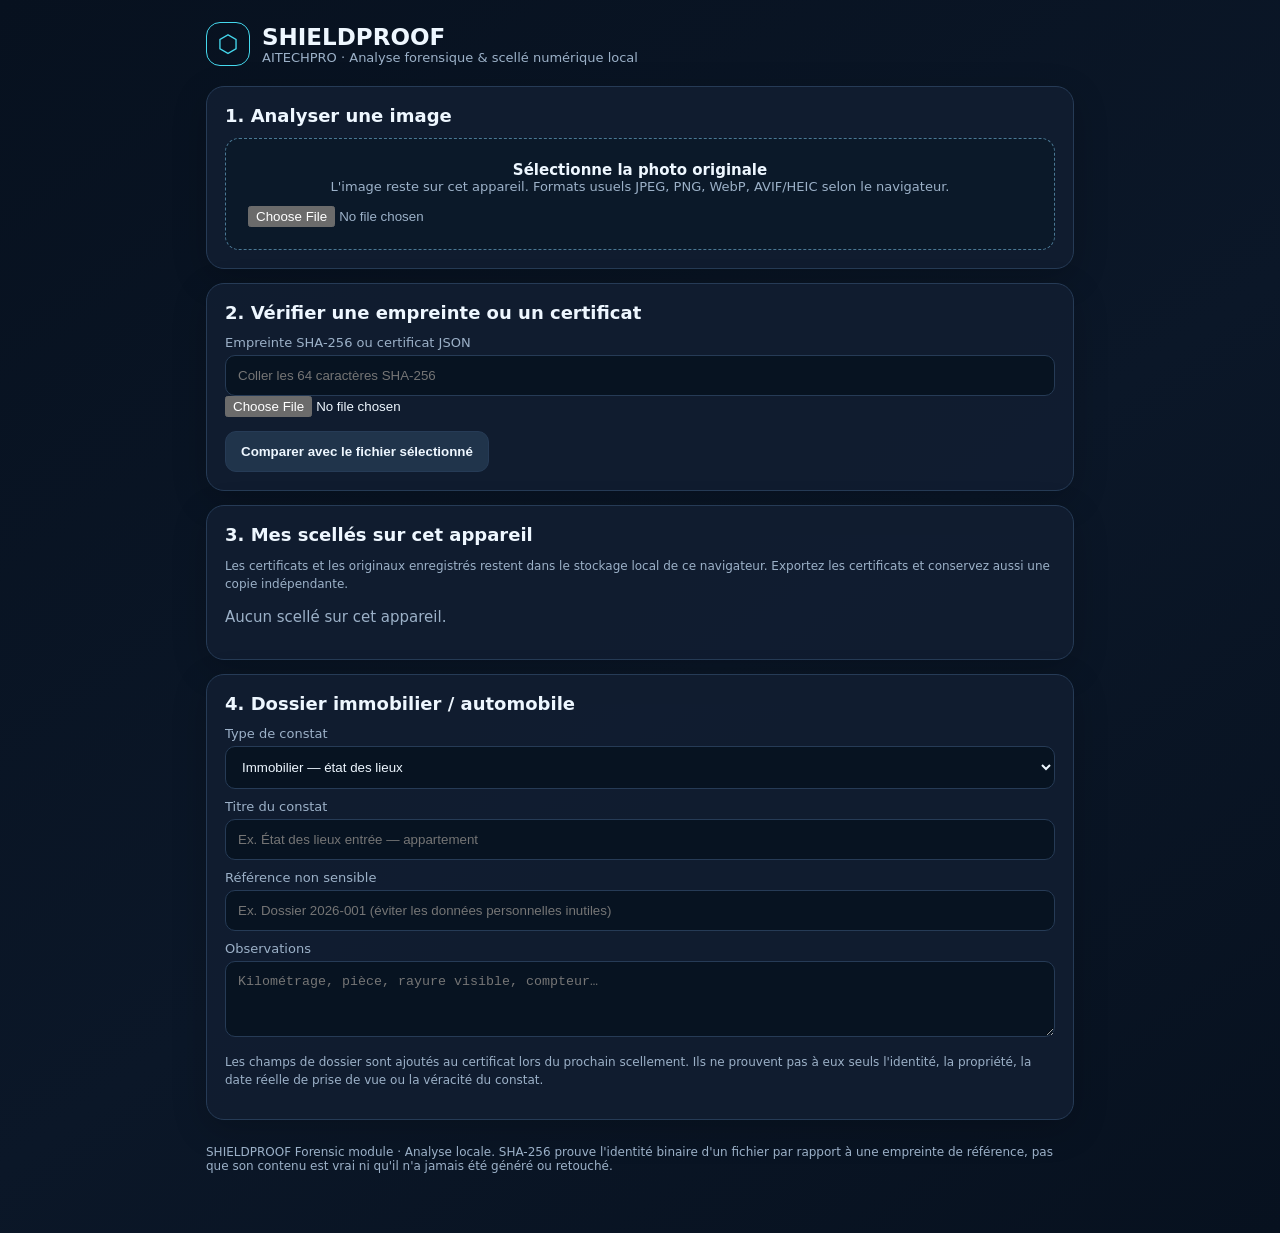
==== forensics.html @ 877b5ea0 "Add local forensic image analysis and SHA-256 sealing module" ====
<!doctype html>
<html lang="fr">
<head>
<meta charset="utf-8">
<meta name="viewport" content="width=device-width,initial-scale=1">
<meta name="theme-color" content="#07111f">
<title>SHIELDPROOF — Forensic & Seal</title>
<style>
:root{color-scheme:dark;--bg:#07111f;--panel:#101d30;--line:#263b56;--cyan:#45d9ee;--text:#eef7ff;--muted:#9cb1c8;--green:#55d69e;--amber:#ffc76b;--red:#ff7777}
*{box-sizing:border-box}body{margin:0;background:linear-gradient(145deg,#07111f,#0b1728 55%,#07111f);color:var(--text);font:15px system-ui,Arial,sans-serif}main{max-width:900px;margin:auto;padding:22px 16px 60px}.brand{display:flex;align-items:center;gap:12px;margin-bottom:20px}.shield{width:44px;height:44px;border:1px solid var(--cyan);border-radius:14px;display:grid;place-items:center;color:var(--cyan);font-size:24px}.sub{color:var(--muted);font-size:13px}.panel{background:#101d30eF;border:1px solid var(--line);border-radius:18px;padding:18px;margin:14px 0;box-shadow:0 10px 35px #0003}h1{font-size:23px;margin:0}h2{font-size:18px;margin:0 0 12px}.drop{border:1px dashed #4a7894;border-radius:14px;padding:22px;text-align:center;background:#0b1929}.drop input{display:block;width:100%;margin-top:12px;color:var(--muted)}button,.btn{border:0;border-radius:11px;padding:12px 15px;background:var(--cyan);color:#03202b;font-weight:750;cursor:pointer}button.secondary{background:#20344b;color:var(--text);border:1px solid var(--line)}button:disabled{opacity:.5;cursor:wait}.actions{display:flex;flex-wrap:wrap;gap:9px;margin-top:14px}.grid{display:grid;grid-template-columns:repeat(auto-fit,minmax(190px,1fr));gap:10px}.metric{background:#0a1727;border:1px solid var(--line);padding:12px;border-radius:12px}.metric b{display:block;color:var(--cyan);font-size:13px;margin-bottom:5px}.metric span{overflow-wrap:anywhere}.status{padding:13px;border-radius:12px;margin:10px 0;font-weight:700}.good{background:#103329;color:#a9f4d2}.warn{background:#3b2c12;color:#ffe0a0}.bad{background:#401e27;color:#ffc0c0}.muted{color:var(--muted)}pre{white-space:pre-wrap;overflow-wrap:anywhere;background:#071321;border:1px solid var(--line);border-radius:10px;padding:12px;font-size:12px}.hidden{display:none!important}img.preview{max-width:100%;max-height:320px;display:block;margin:12px auto;border-radius:12px}label{display:block;color:var(--muted);font-size:13px;margin:10px 0 5px}input[type=text],textarea,select{width:100%;padding:12px;border-radius:10px;border:1px solid var(--line);background:#071321;color:var(--text)}textarea{min-height:76px}.small{font-size:12px;color:var(--muted);line-height:1.5}a{color:var(--cyan)}footer{margin-top:25px;color:var(--muted);font-size:12px}
</style>
</head>
<body><main>
<header class="brand"><div class="shield">⬡</div><div><h1>SHIELDPROOF</h1><div class="sub">AITECHPRO · Analyse forensique & scellé numérique local</div></div></header>
<section class="panel">
<h2>1. Analyser une image</h2>
<div class="drop"><strong>Sélectionne la photo originale</strong><div class="sub">L'image reste sur cet appareil. Formats usuels JPEG, PNG, WebP, AVIF/HEIC selon le navigateur.</div><input id="file" type="file" accept="image/*"></div>
<div id="analysis" class="hidden"><img id="preview" class="preview" alt="Aperçu de l'image"><div id="verdict"></div><div id="metrics" class="grid"></div><h3>Indices techniques</h3><div id="indicators"></div><h3>Limites et avertissements</h3><div id="warnings"></div>
<div class="actions"><button id="sealBtn">Sceller le fichier original SHA-256</button><button id="resetBtn" class="secondary">Nouvelle analyse</button></div></div>
</section>
<section class="panel">
<h2>2. Vérifier une empreinte ou un certificat</h2>
<label for="expected">Empreinte SHA-256 ou certificat JSON</label><input id="expected" type="text" placeholder="Coller les 64 caractères SHA-256">
<input id="certFile" type="file" accept=".json,application/json">
<div class="actions"><button id="verifyBtn" class="secondary">Comparer avec le fichier sélectionné</button></div><div id="verifyResult"></div>
</section>
<section class="panel">
<h2>3. Mes scellés sur cet appareil</h2><div class="small">Les certificats et les originaux enregistrés restent dans le stockage local de ce navigateur. Exportez les certificats et conservez aussi une copie indépendante.</div><div id="vault"></div>
</section>
<section class="panel">
<h2>4. Dossier immobilier / automobile</h2>
<label for="category">Type de constat</label><select id="category"><option value="IMMOBILIER">Immobilier — état des lieux</option><option value="AUTOMOBILE">Automobile — état du véhicule</option><option value="SINISTRE">Sinistre / assurance</option><option value="COLIS">Colis / livraison</option><option value="AUTRE">Autre preuve</option></select>
<label for="title">Titre du constat</label><input id="title" type="text" placeholder="Ex. État des lieux entrée — appartement">
<label for="reference">Référence non sensible</label><input id="reference" type="text" placeholder="Ex. Dossier 2026-001 (éviter les données personnelles inutiles)">
<label for="notes">Observations</label><textarea id="notes" placeholder="Kilométrage, pièce, rayure visible, compteur…"></textarea>
<p class="small">Les champs de dossier sont ajoutés au certificat lors du prochain scellement. Ils ne prouvent pas à eux seuls l'identité, la propriété, la date réelle de prise de vue ou la véracité du constat.</p>
</section>
<footer>SHIELDPROOF Forensic module · Analyse locale. SHA-256 prouve l'identité binaire d'un fichier par rapport à une empreinte de référence, pas que son contenu est vrai ni qu'il n'a jamais été généré ou retouché.</footer>
</main>
<script>
'use strict';
const $=id=>document.getElementById(id);
let selectedFile=null,lastHash='',lastReport=null,certImport=null;
const DB_NAME='shieldproof-forensic-v1',STORE='seals';
function esc(v){return String(v??'').replace(/[&<>"']/g,c=>({'&':'&amp;','<':'&lt;','>':'&gt;','"':'&quot;',"'":'&#39;'}[c]));}
function bytesToHex(b){return [...new Uint8Array(b)].map(x=>x.toString(16).padStart(2,'0')).join('');}
async function sha256(file){if(!crypto?.subtle)throw Error('SHA-256 indisponible : ouvre l’application en HTTPS.');return bytesToHex(await crypto.subtle.digest('SHA-256',await file.arrayBuffer()));}
function openDB(){return new Promise((resolve,reject)=>{const q=indexedDB.open(DB_NAME,1);q.onupgradeneeded=()=>q.result.createObjectStore(STORE,{keyPath:'id'});q.onsuccess=()=>resolve(q.result);q.onerror=()=>reject(q.error);});}
async function dbPut(v){const db=await openDB();return new Promise((resolve,reject)=>{const tx=db.transaction(STORE,'readwrite');tx.objectStore(STORE).put(v);tx.oncomplete=()=>resolve();tx.onerror=()=>reject(tx.error);});}
async function dbAll(){const db=await openDB();return new Promise((resolve,reject)=>{const q=db.transaction(STORE).objectStore(STORE).getAll();q.onsuccess=()=>resolve(q.result.sort((a,b)=>b.createdAt.localeCompare(a.createdAt)));q.onerror=()=>reject(q.error);});}
async function dbGet(id){const db=await openDB();return new Promise((resolve,reject)=>{const q=db.transaction(STORE).objectStore(STORE).get(id);q.onsuccess=()=>resolve(q.result);q.onerror=()=>reject(q.error);});}
function detectFormat(b){if(b[0]===255&&b[1]===216&&b[2]===255)return'JPEG';if(b[0]===137&&b[1]===80&&b[2]===78&&b[3]===71)return'PNG';if(String.fromCharCode(...b.slice(0,4))==='RIFF'&&String.fromCharCode(...b.slice(8,12))==='WEBP')return'WEBP';if(String.fromCharCode(...b.slice(4,8))==='ftyp')return'HEIF/AVIF/MP4';return'INCONNU';}
function extractStrings(buffer){const b=new Uint8Array(buffer.slice(0,Math.min(buffer.byteLength,8*1024*1024)));let s='';for(let i=0;i<b.length;i++){const c=b[i];if(c>=32&&c<=126)s+=String.fromCharCode(c);else s+=' ';}return s.toLowerCase();}
function occurrences(text,terms){return terms.filter(t=>text.includes(t));}
async function inspectImage(file){const buffer=await file.arrayBuffer(),raw=extractStrings(buffer),bytes=new Uint8Array(buffer);let width=0,height=0;try{const bitmap=await createImageBitmap(file);width=bitmap.width;height=bitmap.height;bitmap.close();}catch(_){}
const aiTerms=['midjourney','stable diffusion','stablediffusion','automatic1111','comfyui','adobe firefly','trainedalgorithmicmedia','dall-e','dalle','ideogram','leonardo.ai','generative ai','made with ai','openai image'];
const editTerms=['photoshop','lightroom','gimp','canva','picsart','snapseed','facetune','capcut','remini','affinity photo'];
const c2paTerms=['c2pa','content credentials','contentcredentials','c2pa_manifest'];
const cameraTerms=['datetimeoriginal','exposuretime','isospeedratings','focallength','canon','nikon','sony','fujifilm','iphone','samsung','huawei','xiaomi','oppo'];
const ai=occurrences(raw,aiTerms),edit=occurrences(raw,editTerms),c2pa=occurrences(raw,c2paTerms),camera=occurrences(raw,cameraTerms);
const report={format:detectFormat(bytes),width,height,size:file.size,mime:file.type||'inconnu',ai,edit,c2pa,camera,hasExif:raw.includes('exif')||raw.includes('datetimeoriginal'),hash:lastHash};
report.status=ai.length?'SIGNATURE_IA_ASSOCIÉE_TROUVÉE':'ORIGINE_NON_DÉTERMINÉE';
return report;}
function metric(k,v){return'<div class="metric"><b>'+esc(k)+'</b><span>'+esc(v)+'</span></div>';}
function renderReport(r){$('analysis').classList.remove('hidden');$('verdict').innerHTML=r.ai.length?'<div class="status bad">Signature technique associée à un outil IA trouvée. Cela constitue un indice, pas une preuve définitive.</div>':'<div class="status warn">Origine non déterminée. Aucune signature IA connue n’a été trouvée ; cela ne signifie pas que l’image est authentique.</div>';
$('metrics').innerHTML=[metric('Format',r.format),metric('Dimensions',r.width+' × '+r.height),metric('Taille',r.size+' octets'),metric('SHA-256',r.hash),metric('Métadonnées EXIF',r.hasExif?'Indice trouvé':'Non détectées')].join('');
const rows=[['Signatures IA',r.ai],['Logiciels de retouche',r.edit],['Marqueurs C2PA',r.c2pa],['Indices caméra',r.camera]];
$('indicators').innerHTML=rows.map(([k,v])=>'<p><b>'+esc(k)+' :</b> '+(v.length?esc(v.join(', ')):'aucun indice identifié')+'</p>').join('');
$('warnings').innerHTML='<ul><li>Les métadonnées peuvent être supprimées, ajoutées ou modifiées.</li><li>Les marqueurs C2PA détectés ici ne sont pas validés cryptographiquement.</li><li>Une photo authentique peut être retouchée ; une image IA peut ne laisser aucune signature.</li><li>Ce module n’embarque pas encore de modèle de classification IA entraîné : aucun score IA pixel par pixel n’est affiché.</li><li>L’absence d’EXIF ou de marqueur caméra n’est jamais une preuve de génération IA.</li></ul>';
}
function download(name,blob){const u=URL.createObjectURL(blob),a=document.createElement('a');a.href=u;a.download=name;a.click();setTimeout(()=>URL.revokeObjectURL(u),1500);}
async function renderVault(){const list=await dbAll();$('vault').innerHTML=list.length?list.map(x=>'<div class="metric" style="margin:9px 0"><b>'+esc(x.title||x.fileName)+'</b><span>'+esc(x.certId)+' · '+esc(x.category)+'<br><code>'+esc(x.hash)+'</code><br>'+esc(x.createdAt)+'<br><span class="small">Original conservé : '+(x.original?'oui':'non')+'</span><br><button class="secondary" data-export="'+esc(x.id)+'">Exporter certificat</button> <button class="secondary" data-original="'+esc(x.id)+'">Exporter original</button></span></div>').join(''):'<p class="muted">Aucun scellé sur cet appareil.</p>';
$('vault').querySelectorAll('[data-export]').forEach(b=>b.onclick=async()=>{const x=await dbGet(b.dataset.export);download(x.certId+'.json',new Blob([JSON.stringify(x.certificate,null,2)],{type:'application/json'}));});
$('vault').querySelectorAll('[data-original]').forEach(b=>b.onclick=async()=>{const x=await dbGet(b.dataset.original);if(x?.original)download(x.fileName,x.original);else alert('Original absent du coffre.');});}
$('file').addEventListener('change',async e=>{const f=e.target.files?.[0];if(!f)return;if(!f.type.startsWith('image/')){alert('Sélectionne un fichier image.');return;}selectedFile=f;$('preview').src=URL.createObjectURL(f);$('analysis').classList.remove('hidden');$('verdict').innerHTML='<div class="status warn">Analyse en cours…</div>';try{lastHash=await sha256(f);lastReport=await inspectImage(f);renderReport(lastReport);}catch(err){$('verdict').innerHTML='<div class="status bad">'+esc(err.message)+'</div>';}});
$('sealBtn').onclick=async()=>{if(!selectedFile||!lastHash)return;const certId='SP-'+crypto.randomUUID();const createdAt=new Date().toISOString();const record={schema:'shieldproof.seal.v1',application:'SHIELDPROOF',certId,algorithm:'SHA-256',hash:lastHash,fileName:selectedFile.name,fileSize:selectedFile.size,mimeType:selectedFile.type,category:$('category').value,title:$('title').value.trim()||selectedFile.name,reference:$('reference').value.trim(),notes:$('notes').value.trim(),createdAt,clockSource:'device-clock-untrusted',timestampAuthority:'none',aiAnalysis:lastReport,original:selectedFile};
const certificate={...record};delete certificate.original;await dbPut(record);download(certId+'.json',new Blob([JSON.stringify(certificate,null,2)],{type:'application/json'}));await renderVault();alert('Scellé local créé. L’heure vient de l’horloge de l’appareil et n’est pas certifiée par un tiers. Conserve le JSON et l’original.');};
$('resetBtn').onclick=()=>{selectedFile=null;lastHash='';lastReport=null;$('file').value='';$('analysis').classList.add('hidden');};
$('certFile').addEventListener('change',async e=>{const f=e.target.files?.[0];if(!f)return;try{certImport=JSON.parse(await f.text());$('expected').value=certImport.hash||'';}catch(_){alert('Certificat JSON illisible.');}});
$('verifyBtn').onclick=async()=>{if(!selectedFile){$('verifyResult').innerHTML='<div class="status warn">Sélectionne d’abord le fichier à contrôler dans la section 1.</div>';return;}const expected=($('expected').value.trim()||certImport?.hash||'').toLowerCase();if(!/^[a-f0-9]{64}$/.test(expected)){$('verifyResult').innerHTML='<div class="status warn">Empreinte SHA-256 de 64 caractères requise.</div>';return;}const actual=await sha256(selectedFile);$('verifyResult').innerHTML=actual===expected?'<div class="status good">Empreinte identique : les octets du fichier correspondent à l’empreinte fournie.</div><pre>'+esc(actual)+'</pre>':'<div class="status bad">Empreinte différente : le fichier ne correspond pas à l’empreinte fournie.</div><pre>Attendue : '+esc(expected)+'\nCalculée : '+esc(actual)+'</pre>';};
renderVault().catch(e=>console.error(e));
</script></body></html>
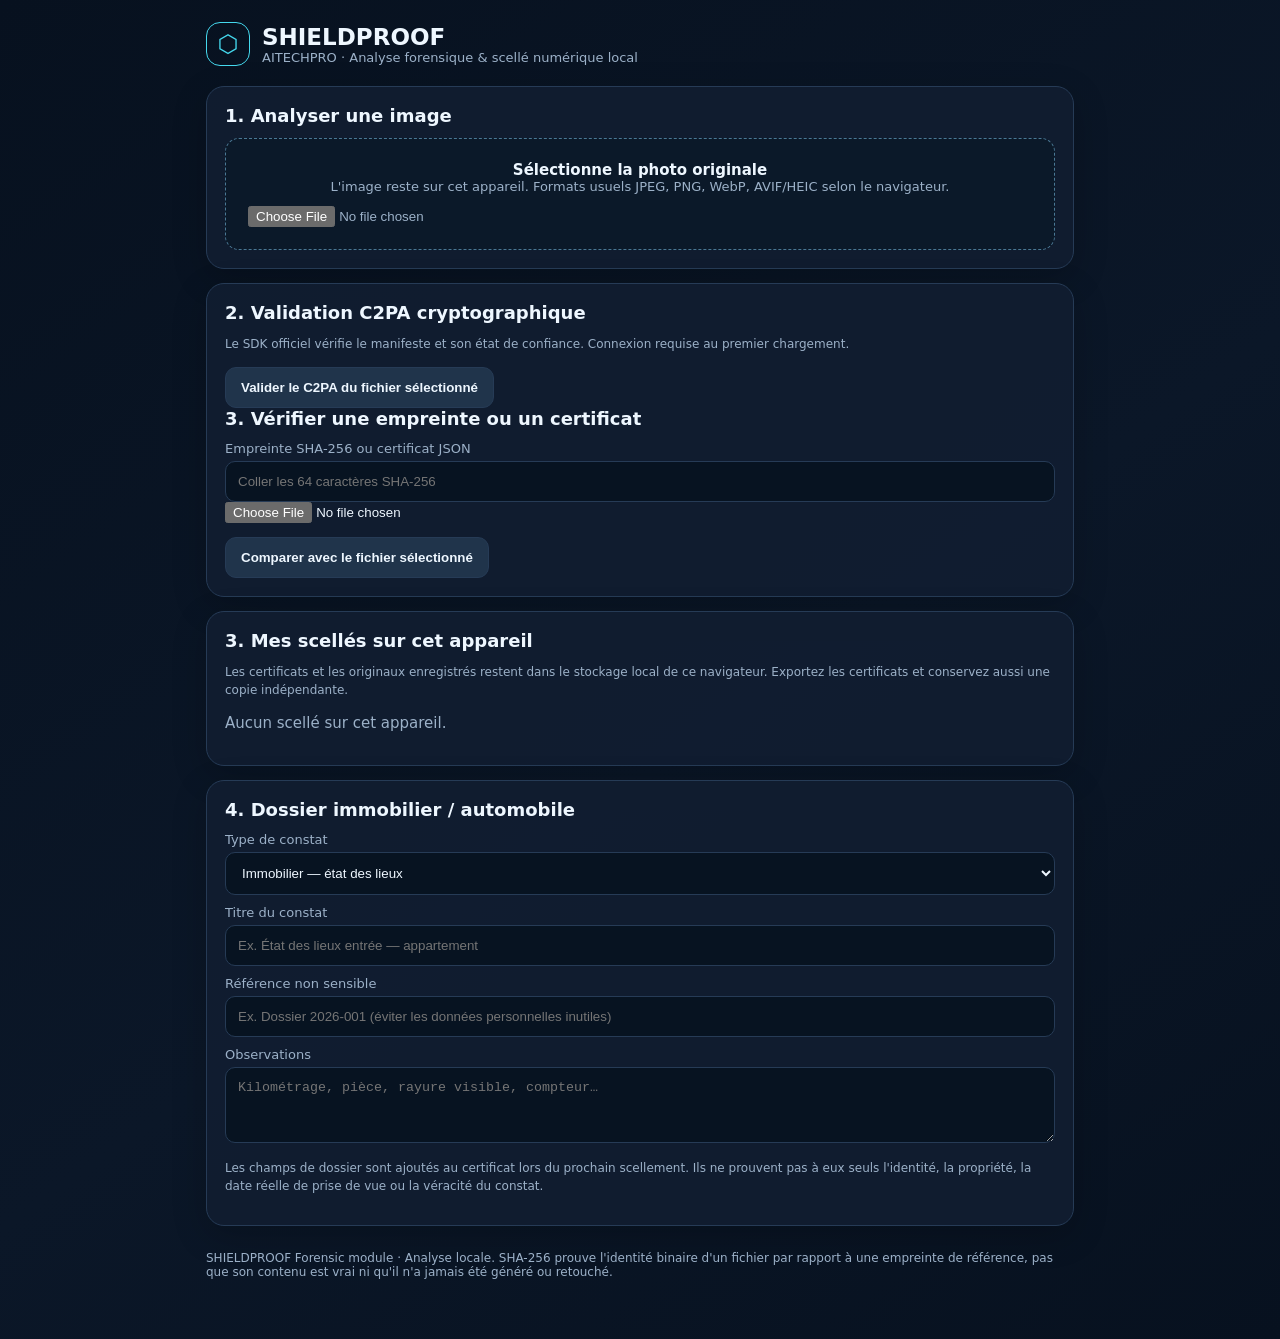
==== commit 36917615: "Integrate C2PA validation and signed certificate controls into forensic screen" ====
--- a/forensics.html
+++ b/forensics.html
@@ -19,7 +19,7 @@
 <div class="actions"><button id="sealBtn">Sceller le fichier original SHA-256</button><button id="resetBtn" class="secondary">Nouvelle analyse</button></div></div>
 </section>
 <section class="panel">
-<h2>2. Vérifier une empreinte ou un certificat</h2>
+<h2>2. Validation C2PA cryptographique</h2><p class="small">Le SDK officiel vérifie le manifeste et son état de confiance. Connexion requise au premier chargement.</p><div class="actions"><button id="c2paBtn" class="secondary">Valider le C2PA du fichier sélectionné</button></div><div id="c2paResult"></div><h2>3. Vérifier une empreinte ou un certificat</h2>
 <label for="expected">Empreinte SHA-256 ou certificat JSON</label><input id="expected" type="text" placeholder="Coller les 64 caractères SHA-256">
 <input id="certFile" type="file" accept=".json,application/json">
 <div class="actions"><button id="verifyBtn" class="secondary">Comparer avec le fichier sélectionné</button></div><div id="verifyResult"></div>
@@ -37,6 +37,7 @@
 </section>
 <footer>SHIELDPROOF Forensic module · Analyse locale. SHA-256 prouve l'identité binaire d'un fichier par rapport à une empreinte de référence, pas que son contenu est vrai ni qu'il n'a jamais été généré ou retouché.</footer>
 </main>
+<script src="./shieldproof-crypto-c2pa.js"></script>
 <script>
 'use strict';
 const $=id=>document.getElementById(id);
@@ -74,9 +75,9 @@
 $('vault').querySelectorAll('[data-original]').forEach(b=>b.onclick=async()=>{const x=await dbGet(b.dataset.original);if(x?.original)download(x.fileName,x.original);else alert('Original absent du coffre.');});}
 $('file').addEventListener('change',async e=>{const f=e.target.files?.[0];if(!f)return;if(!f.type.startsWith('image/')){alert('Sélectionne un fichier image.');return;}selectedFile=f;$('preview').src=URL.createObjectURL(f);$('analysis').classList.remove('hidden');$('verdict').innerHTML='<div class="status warn">Analyse en cours…</div>';try{lastHash=await sha256(f);lastReport=await inspectImage(f);renderReport(lastReport);}catch(err){$('verdict').innerHTML='<div class="status bad">'+esc(err.message)+'</div>';}});
 $('sealBtn').onclick=async()=>{if(!selectedFile||!lastHash)return;const certId='SP-'+crypto.randomUUID();const createdAt=new Date().toISOString();const record={schema:'shieldproof.seal.v1',application:'SHIELDPROOF',certId,algorithm:'SHA-256',hash:lastHash,fileName:selectedFile.name,fileSize:selectedFile.size,mimeType:selectedFile.type,category:$('category').value,title:$('title').value.trim()||selectedFile.name,reference:$('reference').value.trim(),notes:$('notes').value.trim(),createdAt,clockSource:'device-clock-untrusted',timestampAuthority:'none',aiAnalysis:lastReport,original:selectedFile};
-const certificate={...record};delete certificate.original;await dbPut(record);download(certId+'.json',new Blob([JSON.stringify(certificate,null,2)],{type:'application/json'}));await renderVault();alert('Scellé local créé. L’heure vient de l’horloge de l’appareil et n’est pas certifiée par un tiers. Conserve le JSON et l’original.');};
+const certificate=await shieldProofSignCertificate({...record});delete certificate.original;record.certificate=certificate;await dbPut(record);download(certId+'.json',new Blob([JSON.stringify(certificate,null,2)],{type:'application/json'}));await renderVault();alert('Scellé local créé. L’heure vient de l’horloge de l’appareil et n’est pas certifiée par un tiers. Conserve le JSON et l’original.');};
 $('resetBtn').onclick=()=>{selectedFile=null;lastHash='';lastReport=null;$('file').value='';$('analysis').classList.add('hidden');};
 $('certFile').addEventListener('change',async e=>{const f=e.target.files?.[0];if(!f)return;try{certImport=JSON.parse(await f.text());$('expected').value=certImport.hash||'';}catch(_){alert('Certificat JSON illisible.');}});
-$('verifyBtn').onclick=async()=>{if(!selectedFile){$('verifyResult').innerHTML='<div class="status warn">Sélectionne d’abord le fichier à contrôler dans la section 1.</div>';return;}const expected=($('expected').value.trim()||certImport?.hash||'').toLowerCase();if(!/^[a-f0-9]{64}$/.test(expected)){$('verifyResult').innerHTML='<div class="status warn">Empreinte SHA-256 de 64 caractères requise.</div>';return;}const actual=await sha256(selectedFile);$('verifyResult').innerHTML=actual===expected?'<div class="status good">Empreinte identique : les octets du fichier correspondent à l’empreinte fournie.</div><pre>'+esc(actual)+'</pre>':'<div class="status bad">Empreinte différente : le fichier ne correspond pas à l’empreinte fournie.</div><pre>Attendue : '+esc(expected)+'\nCalculée : '+esc(actual)+'</pre>';};
-renderVault().catch(e=>console.error(e));
+$('verifyBtn').onclick=async()=>{if(!selectedFile){$('verifyResult').innerHTML='<div class="status warn">Sélectionne d’abord le fichier à contrôler dans la section 1.</div>';return;}if(certImport?.signature){const signatureOK=await shieldProofVerifyCertificate(certImport);if(!signatureOK){$('verifyResult').innerHTML='<div class="status bad">Signature invalide : certificat modifié ou signature incorrecte.</div>';return;}}const expected=($('expected').value.trim()||certImport?.hash||'').toLowerCase();if(!/^[a-f0-9]{64}$/.test(expected)){$('verifyResult').innerHTML='<div class="status warn">Empreinte SHA-256 de 64 caractères requise.</div>';return;}const actual=await sha256(selectedFile);$('verifyResult').innerHTML=actual===expected?'<div class="status good">Empreinte identique : les octets du fichier correspondent à l’empreinte fournie.</div><pre>'+esc(actual)+'</pre>':'<div class="status bad">Empreinte différente : le fichier ne correspond pas à l’empreinte fournie.</div><pre>Attendue : '+esc(expected)+'\nCalculée : '+esc(actual)+'</pre>';};
+$('c2paBtn').onclick=async()=>{if(!selectedFile){alert('Sélectionne une image dans la section 1.');return;}const box=$('c2paResult');box.innerHTML='<div class="status warn">Validation C2PA en cours…</div>';try{const result=await shieldProofValidateC2PA(selectedFile);const state=result.state;const cls=state==='Trusted'?'good':state==='Invalid'?'bad':'warn';box.innerHTML='<div class="status '+cls+'">État C2PA : '+esc(state)+'</div><pre>'+esc(JSON.stringify(result,null,2))+'</pre>';}catch(err){box.innerHTML='<div class="status warn">Validation C2PA indisponible : '+esc(err.message)+'</div>';}};renderVault().catch(e=>console.error(e));
 </script></body></html>
